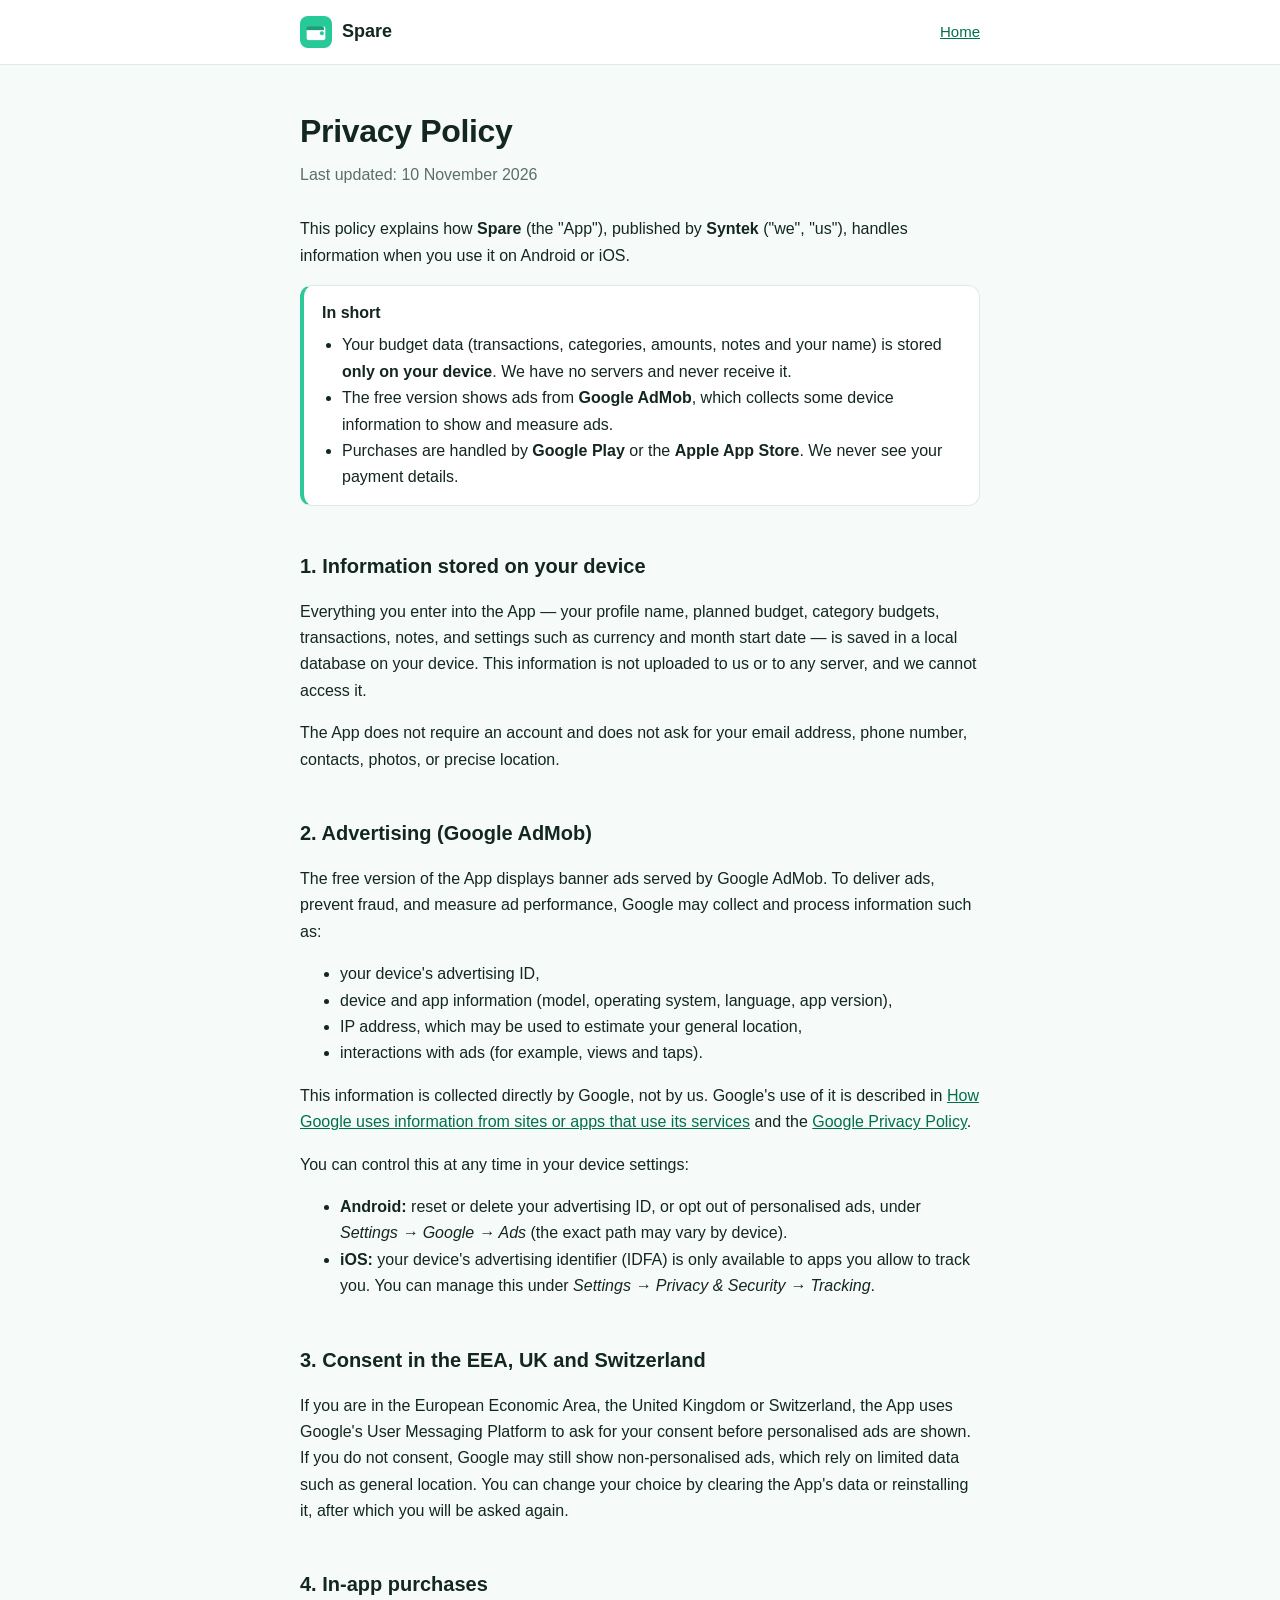
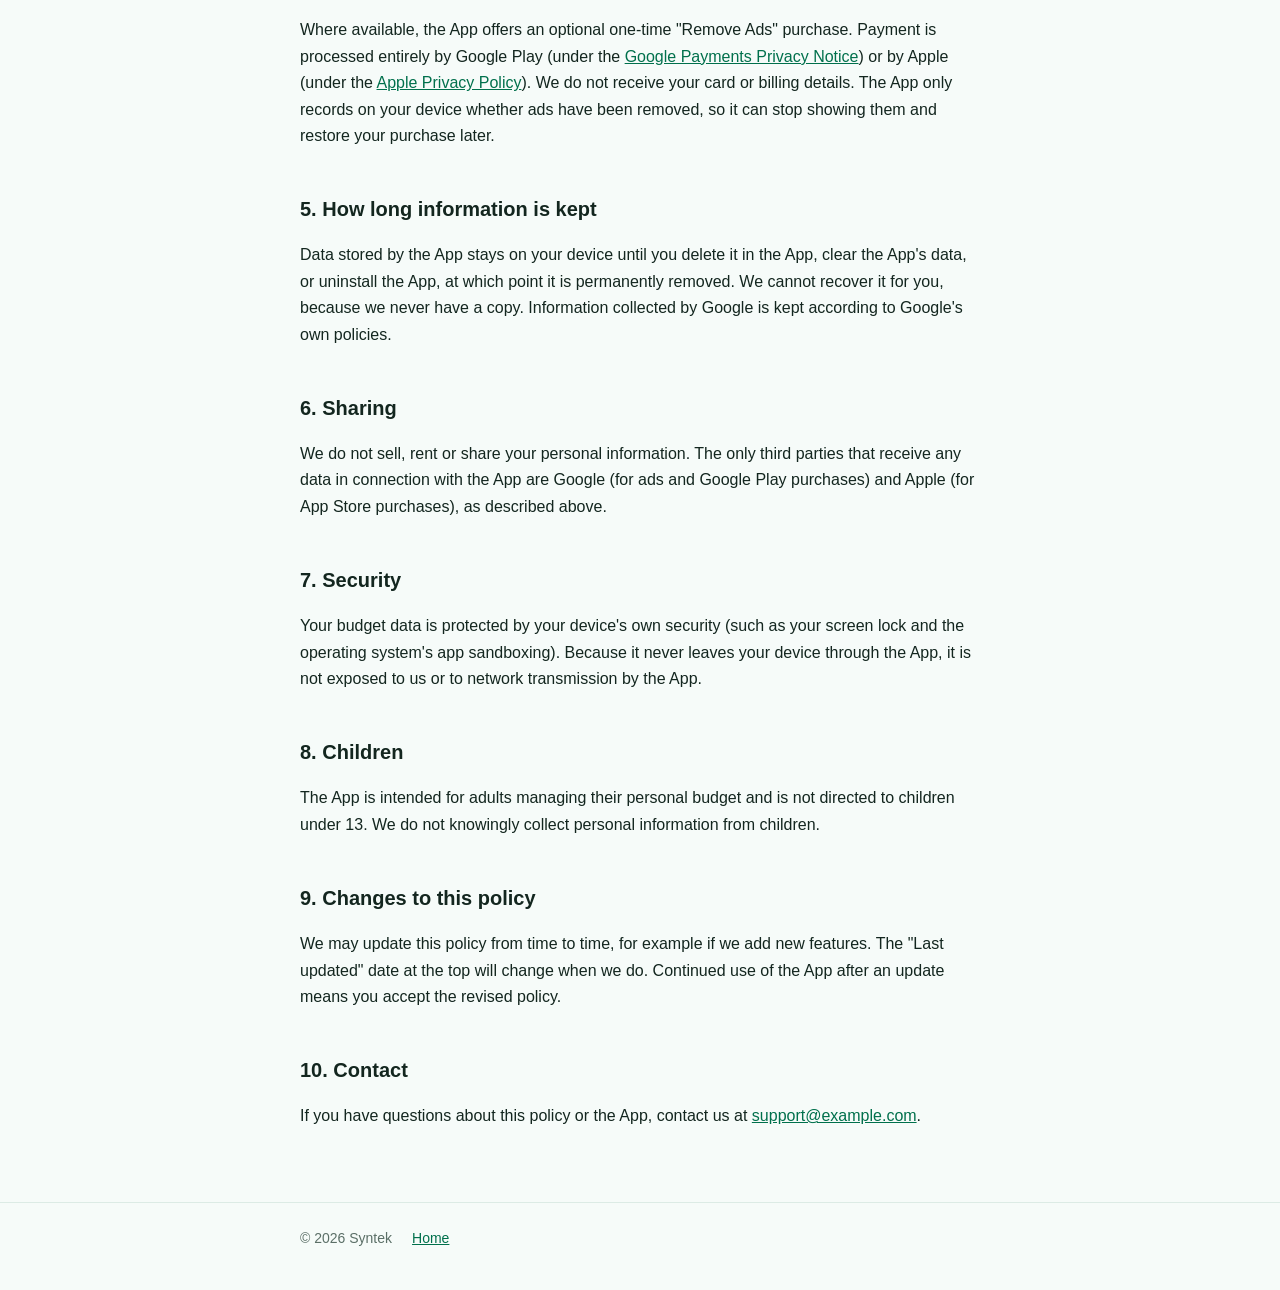
==== privacy-policy.html @ d12f7cc1 "Add Spare landing page, privacy policy and app-ads.txt Co-Authored-By: Claude Sonnet 5.5 <noreply@an" ====
<!doctype html>
<html lang="en">
<head>
  <meta charset="utf-8">
  <meta name="viewport" content="width=device-width, initial-scale=1">
  <title>Privacy Policy – Spare</title>
  <meta name="description" content="How the Spare budgeting app handles your information.">
  <link rel="icon" href="favicon.png">
  <link rel="stylesheet" href="style.css">
</head>
<body>
  <header class="site">
    <div class="wrap">
      <a class="brand" href="./"><img src="icon.png" alt="">Spare</a>
      <nav><a href="./">Home</a></nav>
    </div>
  </header>

  <main class="wrap">
    <article class="policy">
      <h1>Privacy Policy</h1>
      <p class="updated">Last updated: 10 November 2026</p>

      <p>This policy explains how <strong>Spare</strong> (the "App"), published by <strong>Syntek</strong> ("we", "us"), handles information when you use it on Android or iOS.</p>

      <div class="summary">
        <strong>In short</strong>
        <ul>
          <li>Your budget data (transactions, categories, amounts, notes and your name) is stored <strong>only on your device</strong>. We have no servers and never receive it.</li>
          <li>The free version shows ads from <strong>Google AdMob</strong>, which collects some device information to show and measure ads.</li>
          <li>Purchases are handled by <strong>Google Play</strong> or the <strong>Apple App Store</strong>. We never see your payment details.</li>
        </ul>
      </div>

      <h2>1. Information stored on your device</h2>
      <p>Everything you enter into the App — your profile name, planned budget, category budgets, transactions, notes, and settings such as currency and month start date — is saved in a local database on your device. This information is not uploaded to us or to any server, and we cannot access it.</p>
      <p>The App does not require an account and does not ask for your email address, phone number, contacts, photos, or precise location.</p>

      <h2>2. Advertising (Google AdMob)</h2>
      <p>The free version of the App displays banner ads served by Google AdMob. To deliver ads, prevent fraud, and measure ad performance, Google may collect and process information such as:</p>
      <ul>
        <li>your device's advertising ID,</li>
        <li>device and app information (model, operating system, language, app version),</li>
        <li>IP address, which may be used to estimate your general location,</li>
        <li>interactions with ads (for example, views and taps).</li>
      </ul>
      <p>This information is collected directly by Google, not by us. Google's use of it is described in <a href="https://policies.google.com/technologies/partner-sites" target="_blank" rel="noopener">How Google uses information from sites or apps that use its services</a> and the <a href="https://policies.google.com/privacy" target="_blank" rel="noopener">Google Privacy Policy</a>.</p>
      <p>You can control this at any time in your device settings:</p>
      <ul>
        <li><strong>Android:</strong> reset or delete your advertising ID, or opt out of personalised ads, under <em>Settings → Google → Ads</em> (the exact path may vary by device).</li>
        <li><strong>iOS:</strong> your device's advertising identifier (IDFA) is only available to apps you allow to track you. You can manage this under <em>Settings → Privacy &amp; Security → Tracking</em>.</li>
      </ul>

      <h2>3. Consent in the EEA, UK and Switzerland</h2>
      <p>If you are in the European Economic Area, the United Kingdom or Switzerland, the App uses Google's User Messaging Platform to ask for your consent before personalised ads are shown. If you do not consent, Google may still show non-personalised ads, which rely on limited data such as general location. You can change your choice by clearing the App's data or reinstalling it, after which you will be asked again.</p>

      <h2>4. In-app purchases</h2>
      <p>Where available, the App offers an optional one-time "Remove Ads" purchase. Payment is processed entirely by Google Play (under the <a href="https://payments.google.com/payments/apis-secure/u/0/get_legal_document?ldo=0&amp;ldt=privacynotice" target="_blank" rel="noopener">Google Payments Privacy Notice</a>) or by Apple (under the <a href="https://www.apple.com/legal/privacy/" target="_blank" rel="noopener">Apple Privacy Policy</a>). We do not receive your card or billing details. The App only records on your device whether ads have been removed, so it can stop showing them and restore your purchase later.</p>

      <h2>5. How long information is kept</h2>
      <p>Data stored by the App stays on your device until you delete it in the App, clear the App's data, or uninstall the App, at which point it is permanently removed. We cannot recover it for you, because we never have a copy. Information collected by Google is kept according to Google's own policies.</p>

      <h2>6. Sharing</h2>
      <p>We do not sell, rent or share your personal information. The only third parties that receive any data in connection with the App are Google (for ads and Google Play purchases) and Apple (for App Store purchases), as described above.</p>

      <h2>7. Security</h2>
      <p>Your budget data is protected by your device's own security (such as your screen lock and the operating system's app sandboxing). Because it never leaves your device through the App, it is not exposed to us or to network transmission by the App.</p>

      <h2>8. Children</h2>
      <p>The App is intended for adults managing their personal budget and is not directed to children under 13. We do not knowingly collect personal information from children.</p>

      <h2>9. Changes to this policy</h2>
      <p>We may update this policy from time to time, for example if we add new features. The "Last updated" date at the top will change when we do. Continued use of the App after an update means you accept the revised policy.</p>

      <h2>10. Contact</h2>
      <p>If you have questions about this policy or the App, contact us at <a href="mailto:support@example.com">support@example.com</a>.</p>
    </article>
  </main>

  <footer class="site">
    <div class="wrap">
      <span>© 2026 Syntek</span>
      <a href="./">Home</a>
    </div>
  </footer>
</body>
</html>
---- style.css ----
:root {
  --mint: #2DC898;
  --green: #004D35;
  --bg: #F6FBF9;
  --card: #FFFFFF;
  --text: #13261F;
  --muted: #5B6F67;
  --border: #DCEBE5;
  --link: #00704C;
}

@media (prefers-color-scheme: dark) {
  :root {
    --bg: #0E1714;
    --card: #15211C;
    --text: #E6F2ED;
    --muted: #9DB3AA;
    --border: #24362F;
    --link: #5FDDB3;
  }
}

* { box-sizing: border-box; }

body {
  margin: 0;
  background: var(--bg);
  color: var(--text);
  font-family: -apple-system, BlinkMacSystemFont, "Segoe UI", Roboto, Helvetica, Arial, sans-serif;
  line-height: 1.65;
  -webkit-font-smoothing: antialiased;
}

a { color: var(--link); }

.wrap {
  max-width: 720px;
  margin: 0 auto;
  padding: 0 20px;
}

header.site {
  border-bottom: 1px solid var(--border);
  background: var(--card);
}
header.site .wrap {
  display: flex;
  align-items: center;
  gap: 12px;
  height: 64px;
}
header.site a.brand {
  display: flex;
  align-items: center;
  gap: 10px;
  color: var(--text);
  text-decoration: none;
  font-weight: 700;
  font-size: 18px;
}
header.site img { width: 32px; height: 32px; border-radius: 8px; }
header.site nav { margin-left: auto; font-size: 15px; }

/* Landing */
.hero {
  text-align: center;
  padding: 72px 0 48px;
}
.hero img {
  width: 112px;
  height: 112px;
  border-radius: 26px;
  box-shadow: 0 10px 30px rgba(45, 200, 152, 0.35);
}
.hero h1 {
  font-size: 44px;
  margin: 24px 0 8px;
  letter-spacing: -0.02em;
}
.hero p.tag {
  font-size: 19px;
  font-weight: 700;
  color: var(--muted);
  margin: 0 auto;
  max-width: 460px;
}
.stores {
  display: flex;
  flex-wrap: wrap;
  justify-content: center;
  gap: 12px;
  margin-top: 28px;
}
.store {
  display: inline-flex;
  align-items: center;
  gap: 10px;
  padding: 9px 18px 9px 14px;
  border-radius: 12px;
  background: #111;
  color: #fff;
  text-align: left;
  line-height: 1.15;
  font-weight: 600;
  font-size: 17px;
}
.store svg { width: 24px; height: 24px; fill: #fff; flex: none; }
.store small { display: block; font-size: 11px; font-weight: 400; opacity: 0.8; }
@media (prefers-color-scheme: dark) {
  .store { background: #fff; color: #111; }
  .store svg { fill: #111; }
}

.shots {
  display: grid;
  grid-template-columns: repeat(3, 1fr);
  gap: 20px;
  padding: 8px 0 56px;
}
.shots figure { margin: 0; text-align: center; }
.shots img {
  width: 100%;
  height: auto;
  display: block;
  border-radius: 28px;
  border: 6px solid #111;
  box-shadow: 0 14px 36px rgba(0, 77, 53, 0.18);
  background: #fff;
}
.shots figcaption {
  margin-top: 12px;
  font-weight: 600;
  font-size: 15px;
}
@media (max-width: 640px) {
  .shots {
    grid-template-columns: none;
    grid-auto-flow: column;
    grid-auto-columns: 68%;
    overflow-x: auto;
    scroll-snap-type: x mandatory;
    padding: 8px 4px 40px;
  }
  .shots figure { scroll-snap-align: center; }
}
.features {
  display: grid;
  grid-template-columns: repeat(auto-fit, minmax(200px, 1fr));
  gap: 14px;
  padding-bottom: 56px;
}
.feature {
  background: var(--card);
  border: 1px solid var(--border);
  border-radius: 16px;
  padding: 18px 20px;
}
.feature h3 { margin: 0 0 4px; font-size: 16px; }
.feature p { margin: 0; color: var(--muted); font-size: 15px; }

/* Policy */
article.policy { padding: 40px 0 56px; }
article.policy h1 { font-size: 32px; margin: 0 0 4px; letter-spacing: -0.01em; }
article.policy .updated { color: var(--muted); margin: 0 0 28px; }
article.policy h2 {
  font-size: 20px;
  margin: 36px 0 8px;
  padding-top: 8px;
}
article.policy .summary {
  background: var(--card);
  border: 1px solid var(--border);
  border-left: 4px solid var(--mint);
  border-radius: 12px;
  padding: 14px 18px;
}
article.policy .summary ul { margin: 6px 0 0; padding-left: 20px; }

footer.site {
  border-top: 1px solid var(--border);
  color: var(--muted);
  font-size: 14px;
  padding: 24px 0 40px;
}
footer.site .wrap { display: flex; flex-wrap: wrap; gap: 8px 20px; }

@media (max-width: 520px) {
  .hero { padding: 48px 0 36px; }
  .hero h1 { font-size: 36px; }
}
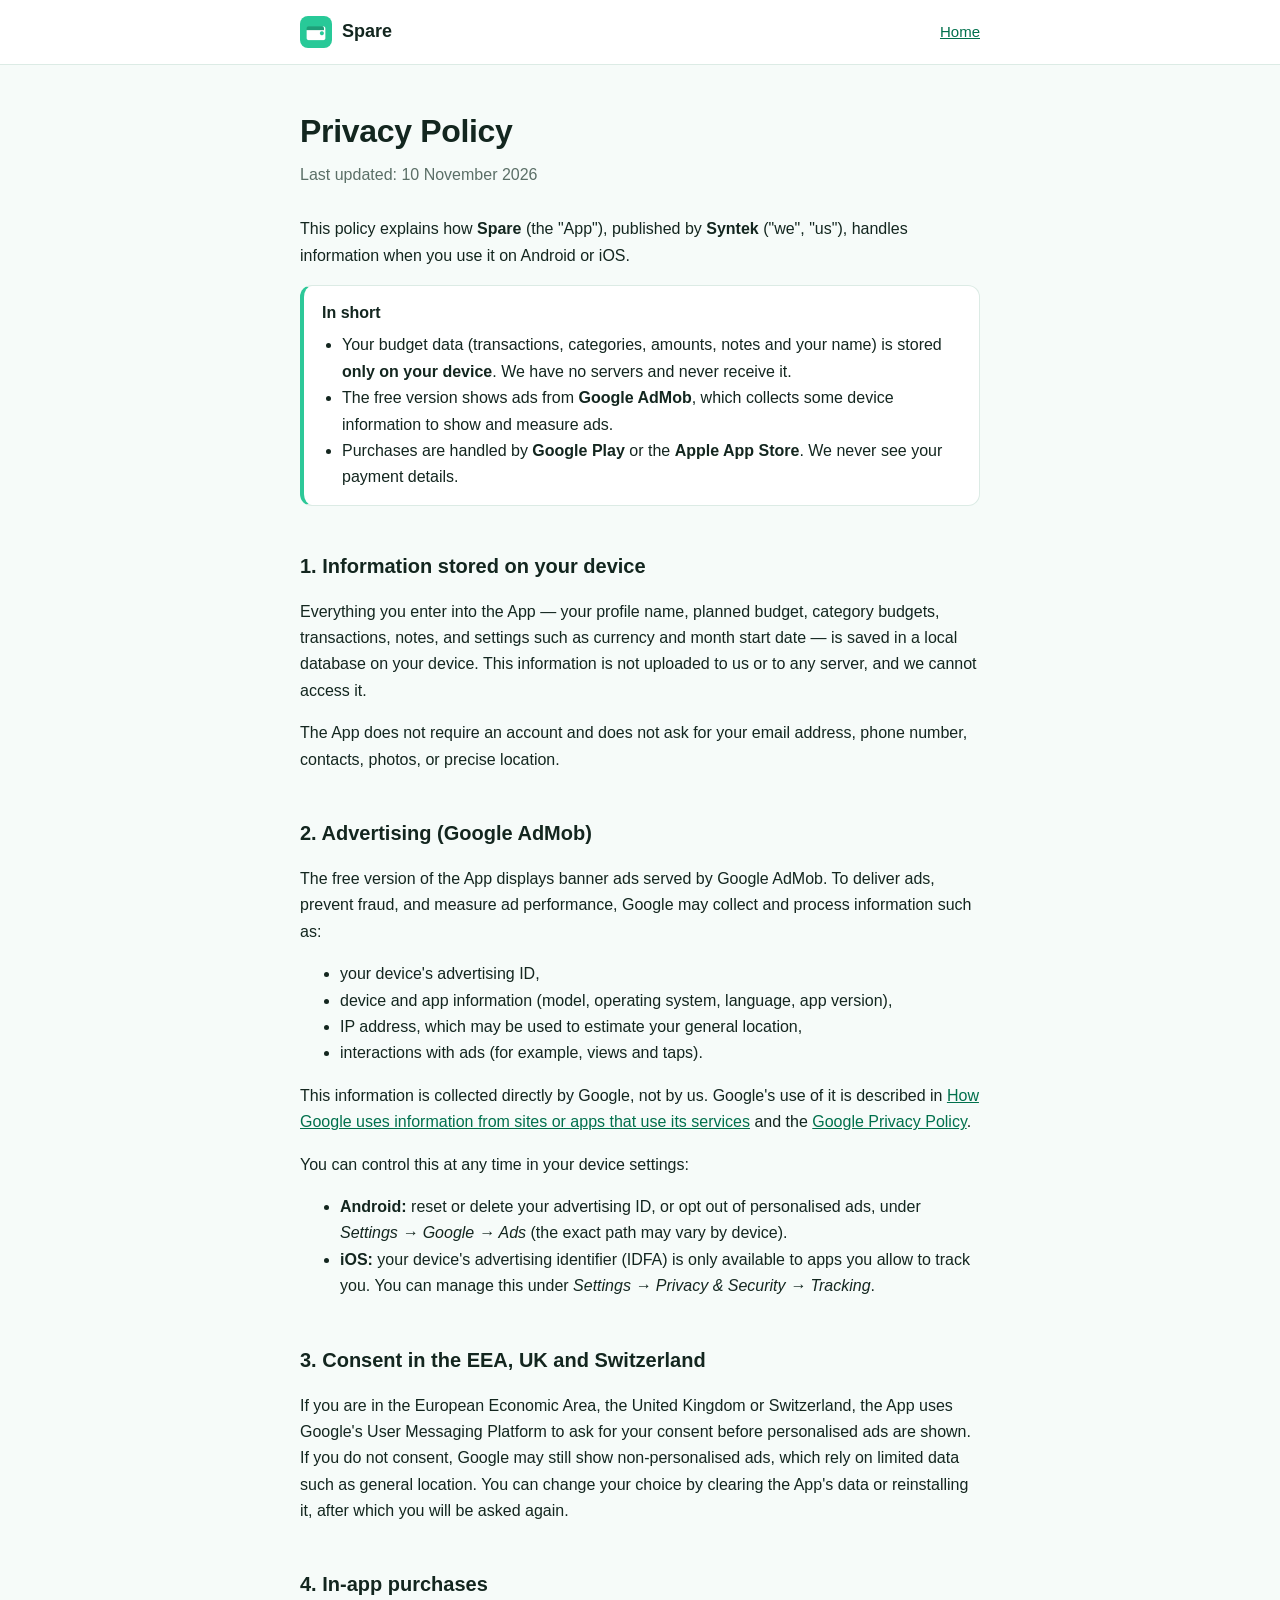
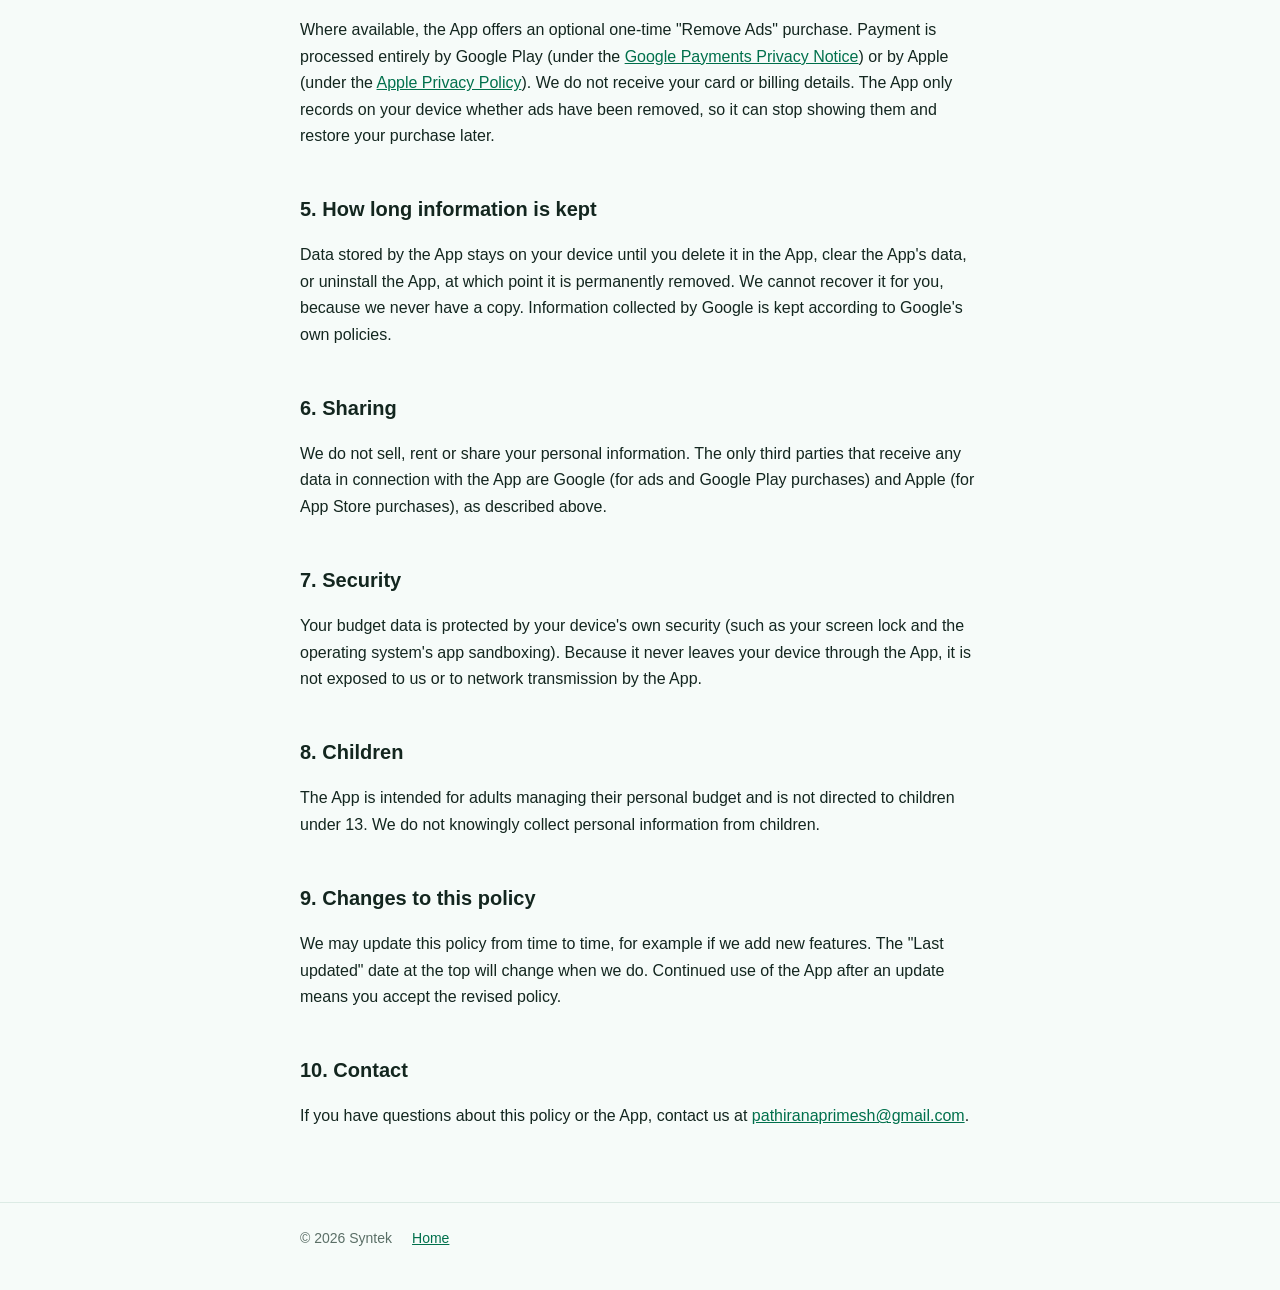
==== commit 6d1c42cf: "Update screenshots, icon, and privacy policy contact email - Replace all 3 screenshots with fresh em" ====
--- a/privacy-policy.html
+++ b/privacy-policy.html
@@ -73,7 +73,7 @@
       <p>We may update this policy from time to time, for example if we add new features. The "Last updated" date at the top will change when we do. Continued use of the App after an update means you accept the revised policy.</p>
 
       <h2>10. Contact</h2>
-      <p>If you have questions about this policy or the App, contact us at <a href="mailto:support@example.com">support@example.com</a>.</p>
+      <p>If you have questions about this policy or the App, contact us at <a href="mailto:pathiranaprimesh@gmail.com">pathiranaprimesh@gmail.com</a>.</p>
     </article>
   </main>
 
